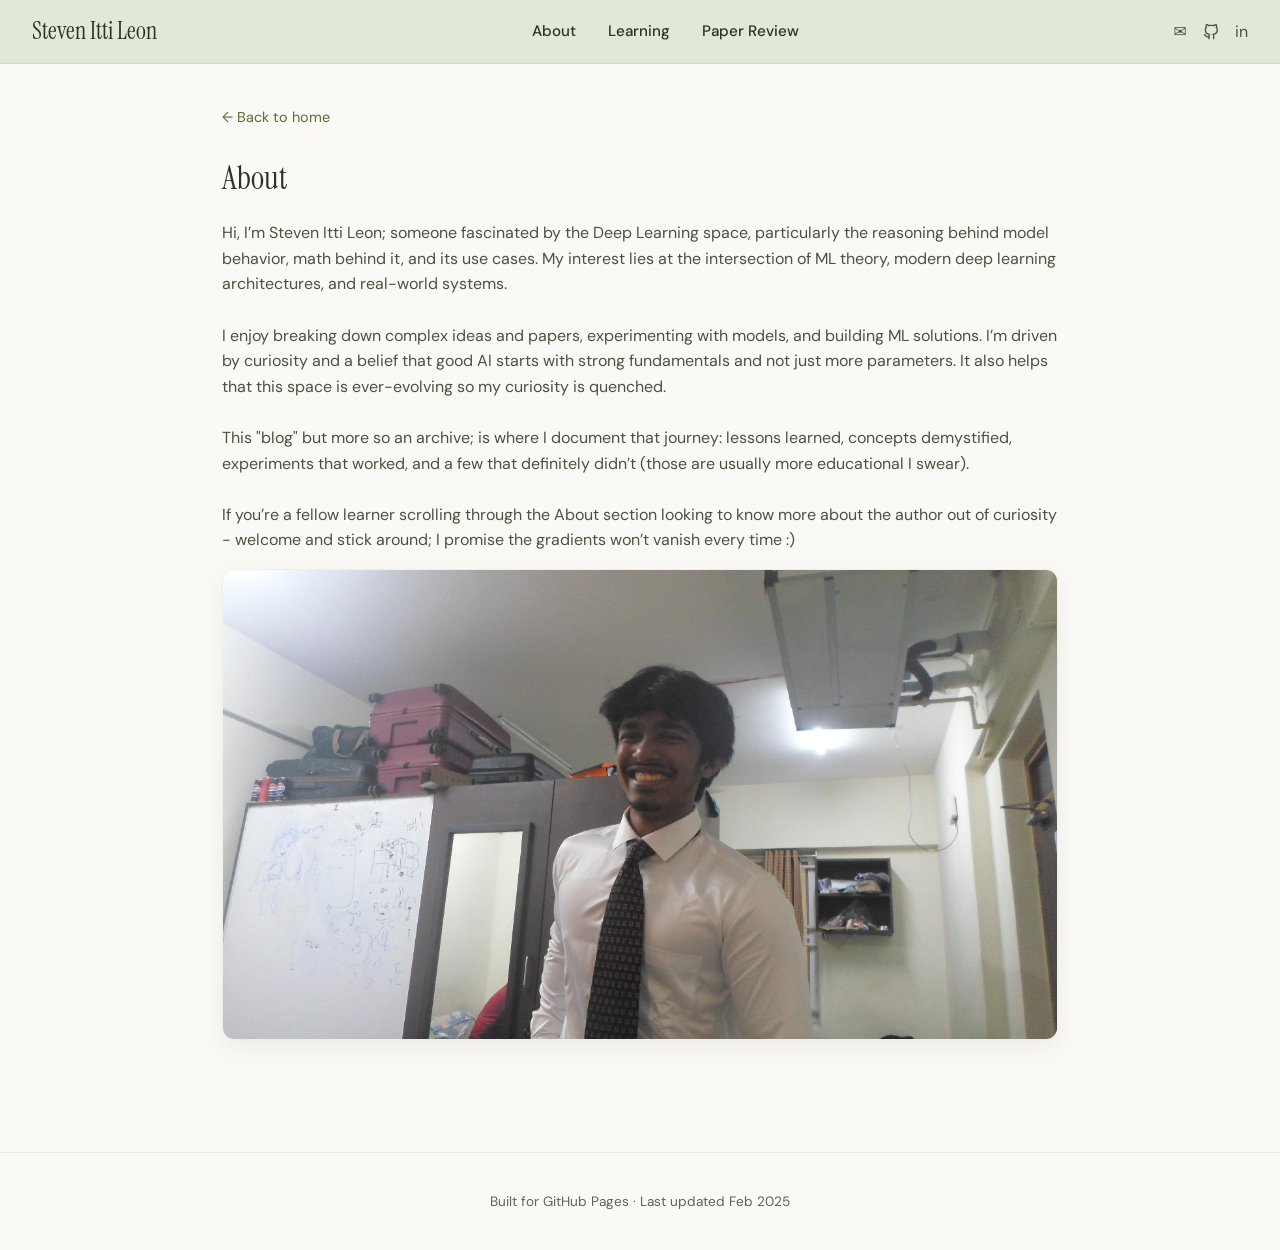
==== about/index.html @ d9d434f8 "New commit" ====
<!DOCTYPE html>
<html lang="en">
<head>
    <meta charset="UTF-8">
    <meta name="viewport" content="width=device-width, initial-scale=1.0">
    <title>About</title>
    <link rel="stylesheet" href="../css/style.css">
    <link rel="preconnect" href="https://fonts.googleapis.com">
    <link rel="preconnect" href="https://fonts.gstatic.com" crossorigin>
    <link href="https://fonts.googleapis.com/css2?family=DM+Sans:ital,opsz,wght@0,9..40,400;0,9..40,500;0,9..40,600;0,9..40,700;1,9..40,400&family=Instrument+Serif:ital@0;1&display=swap" rel="stylesheet">
</head>
<body>
    <header class="site-header">
        <a href="../index.html" class="site-title">Steven Itti Leon</a>   
        <nav class="main-nav">
            <a href="../about/index.html">About</a>
            <a href="../learning/index.html">Learning</a>
            <a href="../paper-reviews/index.html">Paper Review</a>
        </nav>
        <div class="header-social">
            <a href="mailto:stevenittileon@gmail.com" aria-label="Email">✉</a>
            <a href="https://github.com/stevenittileon" aria-label="GitHub" class="github-icon-link">
                <svg stroke-linejoin="round" stroke-linecap="round" stroke-width="2" stroke="currentColor" fill="none" viewBox="0 0 24 24" class="github-icon"><path d="M9 19c-5 1.5-5-2.5-7-3m14 6v-3.87a3.37 3.37 0 0 0-.94-2.61c3.14-.35 6.44-1.54 6.44-7A5.44 5.44 0 0 0 20 4.77 5.07 5.07 0 0 0 19.91 1S18.73.65 16 2.48a13.38 13.38 0 0 0-7 0C6.27.65 5.09 1 5.09 1A5.07 5.07 0 0 0 5 4.77a5.44 5.44 0 0 0-1.5 3.78c0 5.42 3.3 6.61 6.44 7A3.37 3.37 0 0 0 9 18.13V22"></path></svg>
            </a>
            <a href="https://linkedin.com/in/steven-itti-leon/" aria-label="LinkedIn">in</a>
        </div>
    </header>

    <main class="main-content">
        <a href="../index.html" class="back-link">← Back to home</a>
        <article class="page-content">
            <h1>About</h1>
            <p>
                Hi, I’m Steven Itti Leon; someone fascinated by the Deep Learning space, particularly the 
                reasoning behind model behavior, math behind it, and its use cases. 
                My interest lies at the intersection of ML theory, modern deep learning architectures, and real-world systems.<br><br>

                I enjoy breaking down complex ideas and papers, experimenting with models, and building ML 
                solutions. I’m driven by curiosity and a belief that good AI starts with strong fundamentals
                and not just more parameters. It also helps that this space is ever-evolving so my curiosity is quenched.<br><br>

                This "blog" but more so an archive; is where I document that journey: 
                lessons learned, concepts demystified, experiments that worked, and a few that definitely didn’t 
                (those are usually more educational I swear). 
                <br><br>
                If you’re a fellow learner scrolling through the About section looking to know more about the author out of curiosity - welcome and stick around; I promise the gradients won’t vanish every time :)
            </p>
            <img src="..\just random images\about_image.jpeg" alt=" This me :)" title=" This me :)" class="main-image center">

        </article>
    </main>

    <footer class="site-footer">
        <p>Built for GitHub Pages · Last updated Feb 2025</p>
    </footer>
</body>
</html>
---- css/style.css ----
:root {
    /* Colors — wheat & olive palette */
    --bg-main: #fbf9f5;
    --bg-header: #e2e8d8;
    --text-primary: #2d3126;
    --text-secondary: #4a5240;
    --text-muted: #5c6450;
    --accent-blue: #5a6b3c;
    --accent-green: #6a7b4c;
    --link-color: #5a6b3c;
    --link-hover: #4a5a30;
    --card-bg: rgba(255, 255, 255, 0.65);
    --border-color: rgba(0, 0, 0, 0.06);
    
    /* Typography */
    --font-sans: 'DM Sans', system-ui, sans-serif;
    --font-serif: 'Instrument Serif', Georgia, serif;
    
    /* Spacing */
    --header-height: 64px;
    --content-max: 900px;
    --grid-gap: 2rem;
}

*, *::before, *::after {
    box-sizing: border-box;
}

html {
    font-size: 16px;
    scroll-behavior: smooth;
}

body {
    margin: 0;
    font-family: var(--font-sans);
    font-weight: 400;
    line-height: 1.6;
    color: var(--text-primary);
    background-color: var(--bg-main);
    min-height: 100vh;
    position: relative;
    overflow-x: hidden;
}

/* Header — Neel Nanda style */
.site-header {
    position: sticky;
    top: 0;
    z-index: 100;
    display: flex;
    align-items: center;
    justify-content: space-between;
    padding: 0 2rem;
    height: var(--header-height);
    background: var(--bg-header);
    border-bottom: 1px solid var(--border-color);
}

.site-title {
    font-family: var(--font-serif);
    font-size: 1.5rem;
    font-weight: 400;
    color: var(--text-primary);
    text-decoration: none;
}

.site-title:hover {
    color: var(--link-hover);
}

.main-nav {
    display: flex;
    gap: 2rem;
}

.main-nav a {
    color: var(--text-primary);
    text-decoration: none;
    font-size: 0.95rem;
    font-weight: 500;
}

.main-nav a:hover,
.main-nav a.active {
    color: var(--link-color);
    text-decoration: underline;
}

.header-social {
    display: flex;
    gap: 1rem;
    font-size: 1rem;
}

.header-social a {
    color: var(--text-secondary);
    text-decoration: none;
}

.header-social a:hover {
    color: var(--link-color);
}

/* GitHub icon */
.github-icon-link {
    display: inline-flex;
    align-items: center;
    justify-content: center;
    color: var(--text-secondary);
}

.github-icon {
    width: 1rem;
    height: 1rem;
}

/* Main content */
.main-content {
    position: relative;
    z-index: 1;
    max-width: var(--content-max);
    margin: 0 auto;
    padding: 2.5rem 2rem 4rem;
}

/* Intro section — Jyo Pari style */
.intro-section {
    margin-bottom: 3rem;
}

.intro-text {
    font-size: 1.1rem;
    color: var(--text-secondary);
    max-width: 36em;
    margin: 0 0 0.5rem;
}

.intro-contact {
    font-size: 0.9rem;
    color: var(--text-muted);
}

.intro-contact a {
    color: var(--link-color);
    text-decoration: none;
}

/* Section headings */
.section-heading {
    font-family: var(--font-serif);
    font-size: 1.4rem;
    font-weight: 400;
    color: var(--accent-blue);
    margin: 0 0 1.5rem;
}

/* Posts grid — Neel Nanda 3-column style */
.posts-section {
    margin-bottom: 3rem;
}

.posts-grid {
    display: grid;
    grid-template-columns: repeat(auto-fit, minmax(260px, 1fr));
    gap: var(--grid-gap);
}

.post-card {
    background: var(--card-bg);
    padding: 1.5rem;
    border-radius: 8px;
    border: 1px solid var(--border-color);
}

.post-date {
    display: block;
    font-size: 0.85rem;
    color: var(--text-muted);
    margin-bottom: 0.5rem;
}

.post-title {
    font-family: var(--font-serif);
    font-size: 1.2rem;
    font-weight: 400;
    line-height: 1.35;
    margin: 0 0 0.75rem;
}

.post-title a {
    color: var(--text-primary);
    text-decoration: none;
}

.post-title a:hover {
    color: var(--link-color);
}

.post-excerpt {
    font-size: 0.95rem;
    color: var(--text-secondary);
    margin: 0 0 1rem;
}

.read-more {
    font-size: 0.9rem;
    color: var(--link-color);
    text-decoration: none;
}

.read-more:hover {
    text-decoration: underline;
}

/* Sections list — Jyo Pari style */
.sections-overview {
    margin-top: 3rem;
}

.sections-list {
    display: flex;
    flex-direction: column;
    gap: 0.75rem;
}

.section-item {
    display: flex;
    align-items: baseline;
    gap: 0.5rem;
    flex-wrap: wrap;
}

.section-bullet {
    color: var(--accent-blue);
    font-weight: 600;
}

.section-item a {
    color: var(--text-primary);
    text-decoration: none;
    flex: 1;
    min-width: 0;
}

.section-item a:hover {
    color: var(--link-color);
}

.section-tag {
    color: var(--accent-blue);
    font-size: 0.9rem;
}

.section-date {
    font-size: 0.85rem;
    color: var(--text-muted);
}

/* Footer */
.site-footer {
    text-align: center;
    padding: 1.5rem 2rem;
    font-size: 0.85rem;
    color: var(--text-muted);
    border-top: 1px solid var(--border-color);
}

/* Page layout for section pages */
.page-content {
    margin-bottom: 3rem;
}

.page-content h1 {
    font-family: var(--font-serif);
    font-size: 2rem;
    font-weight: 400;
    margin: 0 0 1rem;
}

.page-content h2 {
    font-size: 1.2rem;
    color: var(--accent-blue);
    margin: 2rem 0 0.75rem;
}

.page-content p {
    color: var(--text-secondary);
}

/* Breadcrumb / back link */
.back-link {
    display: inline-block;
    margin-bottom: 1.5rem;
    font-size: 0.9rem;
    color: var(--link-color);
    text-decoration: none;
}

.back-link:hover {
    text-decoration: underline;
}

/* Responsive */
@media (max-width: 700px) {
    .site-header {
        flex-wrap: wrap;
        padding: 1rem;
        height: auto;
        min-height: var(--header-height);
    }
    
    .main-nav {
        order: 3;
        width: 100%;
        margin-top: 0.5rem;
        gap: 1.25rem;
    }
    
    .posts-grid {
        grid-template-columns: 1fr;
    }
}


/* Main content image */
.main-image {
    display: block;
    max-width: 840px;        
    width: 100%;
    height: auto;
    margin: 0 0 2rem 0;    
    border-radius: 12px;
    background: var(--card-bg);
    border: 1px solid var(--border-color);
    box-shadow: 0 8px 24px rgba(0, 0, 0, 0.06);
}

/* Optional centered variant */
.main-image.center {
    margin-left: auto;
    margin-right: auto;
}

/* Slight hover polish (very subtle) */
.main-image:hover {
    transform: translateY(-2px);
    box-shadow: 0 10px 28px rgba(0, 0, 0, 0.08);
}
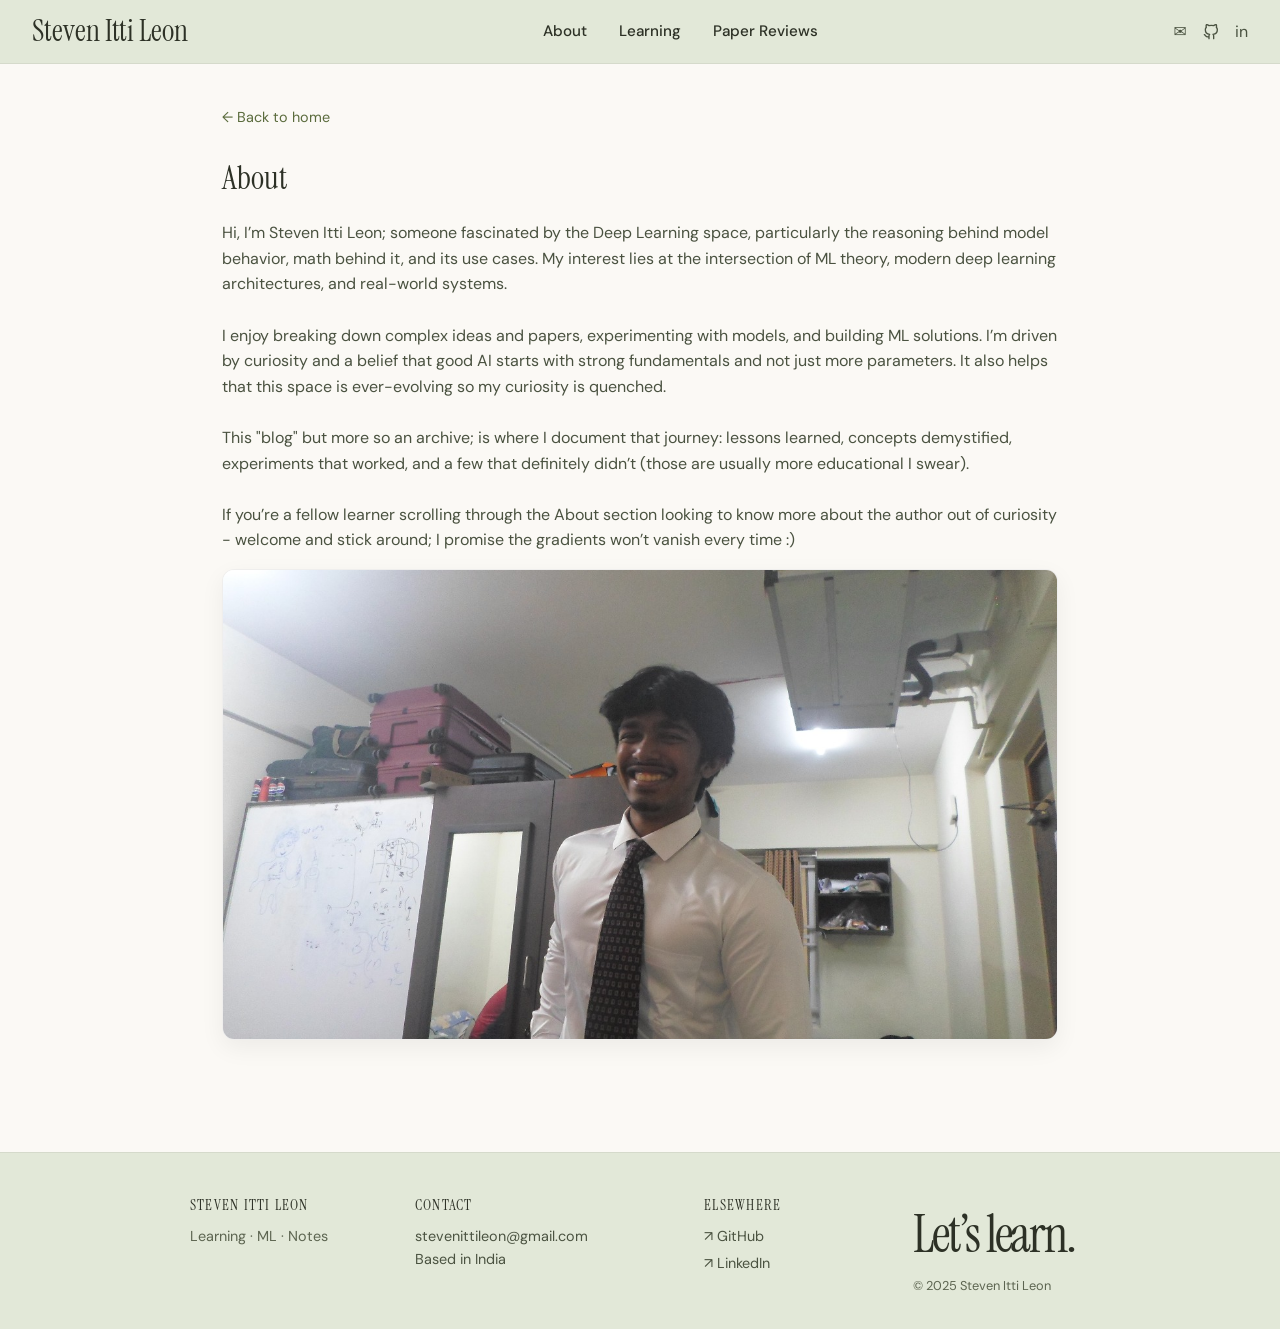
==== commit a446c176: "cleaning up" ====
--- a/about/index.html
+++ b/about/index.html
@@ -15,7 +15,7 @@
         <nav class="main-nav">
             <a href="../about/index.html">About</a>
             <a href="../learning/index.html">Learning</a>
-            <a href="../paper-reviews/index.html">Paper Review</a>
+            <a href="../paper-reviews/index.html">Paper Reviews</a>
         </nav>
         <div class="header-social">
             <a href="mailto:stevenittileon@gmail.com" aria-label="Email">✉</a>
@@ -51,7 +51,45 @@
     </main>
 
     <footer class="site-footer">
-        <p>Built for GitHub Pages · Last updated Feb 2025</p>
+    <div class="footer-inner">
+        <div class="footer-top">
+            <div class="footer-col footer-brand">
+                <span class="footer-label">Steven Itti Leon</span>
+                <span class="footer-sub">Learning · ML · Notes</span>
+            </div>
+
+            <div class="footer-col footer-contact">
+                <span class="footer-label">Contact</span>
+                <p class="footer-text">
+                <a href="mailto:stevenittileon@gmail.com">stevenittileon@gmail.com</a><br>
+                Based in India
+                </p>
+            </div>
+
+            <div class="footer-col footer-links">
+                <span class="footer-label">Elsewhere</span>
+                <ul class="footer-link-list">
+                <li><a href="https://github.com/stevenittileon" target="_blank">↗ GitHub</a></li>
+                <li><a href="https://www.linkedin.com/in/steven-itti-leon/" target="_blank">↗ LinkedIn</a></li>
+                </ul>
+            </div>
+
+            <div class="footer-col footer-links">
+            <h2 class="footer-big-heading">Let’s learn.</h2>
+            <div class="footer-meta">
+                <span>© 2025 Steven Itti Leon</span>
+            </div>
+            </div>
+        </div>
+
+        <!-- <div class="footer-bottom">
+            <h2 class="footer-big-heading">Let’s learn.</h2>
+            <div class="footer-meta">
+                <span>© 2025 Steven Itti Leon</span>
+                <span>Built for GitHub Pages</span>
+            </div>
+        </div> -->
+    </div>
     </footer>
 </body>
 </html>
--- a/css/style.css
+++ b/css/style.css
@@ -31,7 +31,7 @@
     scroll-behavior: smooth;
 }
 
-body {
+/* body {
     margin: 0;
     font-family: var(--font-sans);
     font-weight: 400;
@@ -41,9 +41,28 @@
     min-height: 100vh;
     position: relative;
     overflow-x: hidden;
-}
-
-/* Header — Neel Nanda style */
+} */
+
+body {
+    margin: 0;
+    font-family: var(--font-sans);
+    font-weight: 400;
+    line-height: 1.6;
+    color: var(--text-primary);
+    background-color: var(--bg-main);
+    
+    min-height: 100vh;
+
+    display: flex;              /* ADD */
+    flex-direction: column;     /* ADD */
+
+    overflow-x: hidden;
+}
+
+.main-content {
+    flex: 1;   /* ADD THIS */
+}
+
 .site-header {
     position: sticky;
     top: 0;
@@ -59,7 +78,7 @@
 
 .site-title {
     font-family: var(--font-serif);
-    font-size: 1.5rem;
+    font-size: 1.85rem;
     font-weight: 400;
     color: var(--text-primary);
     text-decoration: none;
@@ -68,6 +87,7 @@
 .site-title:hover {
     color: var(--link-hover);
 }
+
 
 .main-nav {
     display: flex;
@@ -124,7 +144,7 @@
     padding: 2.5rem 2rem 4rem;
 }
 
-/* Intro section — Jyo Pari style */
+/* Intro section */
 .intro-section {
     margin-bottom: 3rem;
 }
@@ -155,7 +175,7 @@
     margin: 0 0 1.5rem;
 }
 
-/* Posts grid — Neel Nanda 3-column style */
+/* Posts grid  */
 .posts-section {
     margin-bottom: 3rem;
 }
@@ -213,7 +233,7 @@
     text-decoration: underline;
 }
 
-/* Sections list — Jyo Pari style */
+/* Sections list  */
 .sections-overview {
     margin-top: 3rem;
 }
@@ -259,11 +279,169 @@
 
 /* Footer */
 .site-footer {
-    text-align: center;
-    padding: 1.5rem 2rem;
-    font-size: 0.85rem;
-    color: var(--text-muted);
+    background: #e2e8d8; /* same sage header tone */
     border-top: 1px solid var(--border-color);
+    padding: 2.5rem 2rem 2rem;
+    font-size: 0.9rem;
+    color: var(--text-secondary);
+}
+
+.footer-inner {
+    max-width: var(--content-max);
+    margin: 0 auto;
+}
+
+.footer-top {
+    display: grid;
+    grid-template-columns: minmax(0, 1.2fr) minmax(0, 1.6fr) minmax(0, 1.1fr) minmax(0, 1.1fr);
+    gap: 2rem;
+    align-items: flex-start;
+}
+
+.footer-col {
+    min-width: 0;
+}
+
+.footer-label {
+    display: block;
+    font-family: var(--font-serif);
+    font-size: 0.95rem;
+    letter-spacing: 0.08em;
+    text-transform: uppercase;
+    color: var(--text-primary);
+    margin-bottom: 0.5rem;
+}
+
+.footer-sub {
+    display: block;
+    font-size: 0.9rem;
+    color: var(--text-muted);
+}
+
+.footer-text {
+    margin: 0.25rem 0 0.75rem;
+    color: var(--text-secondary);
+}
+
+.footer-text a {
+    color: var(--text-secondary);
+    text-decoration: none;
+}
+
+.footer-text a:hover {
+    color: var(--link-color);
+    text-decoration: underline;
+}
+
+/* Newsletter input style (non-functional placeholder) */
+.footer-input-row {
+    position: relative;
+    display: flex;
+    align-items: center;
+    border-bottom: 1px solid var(--border-color);
+    padding-bottom: 0.35rem;
+    margin-top: 0.5rem;
+    max-width: 260px;
+}
+
+.footer-input-row input {
+    border: none;
+    outline: none;
+    background: transparent;
+    flex: 1;
+    font-family: var(--font-sans);
+    font-size: 0.9rem;
+    color: var(--text-primary);
+}
+
+.footer-input-row input::placeholder {
+    color: var(--text-muted);
+}
+
+.footer-input-row input:disabled {
+    cursor: not-allowed;
+}
+
+.footer-input-arrow {
+    font-size: 0.9rem;
+    color: var(--text-muted);
+}
+
+.footer-note {
+    margin: 0.4rem 0 0;
+    font-size: 0.8rem;
+    color: var(--text-muted);
+}
+
+/* Footer links */
+.footer-link-list {
+    list-style: none;
+    padding: 0;
+    margin: 0.25rem 0 0;
+}
+
+.footer-link-list li {
+    margin-bottom: 0.25rem;
+}
+
+.footer-link-list a {
+    color: var(--text-secondary);
+    text-decoration: none;
+}
+
+.footer-link-list a:hover {
+    color: var(--link-color);
+    text-decoration: underline;
+}
+
+/* Bottom section with big serif text */
+.footer-bottom {
+    margin-top: 3rem;
+    border-top: 1px solid var(--border-color);
+    padding-top: 1.75rem;
+    display: flex;
+    flex-direction: column;
+    gap: 0.75rem;
+}
+
+.footer-big-heading {
+    font-family: var(--font-serif);
+    font-size: 3.25rem;
+    font-weight: 400;
+    letter-spacing: -0.04em;
+    color: var(--text-primary);
+    margin: 0;
+}
+
+.footer-meta {
+    display: flex;
+    flex-wrap: wrap;
+    gap: 1.5rem;
+    font-size: 0.8rem;
+    color: var(--text-muted);
+}
+
+/* Responsive */
+@media (max-width: 900px) {
+    .footer-top {
+        grid-template-columns: 1fr 1fr;
+        row-gap: 2.5rem;
+    }
+}
+
+@media (max-width: 600px) {
+    .site-footer {
+        padding: 2rem 1.5rem 1.75rem;
+    }
+    .footer-top {
+        grid-template-columns: 1fr;
+    }
+    .footer-bottom {
+        margin-top: 2.25rem;
+    }
+    .footer-big-heading {
+        font-size: 2.4rem;
+    }
 }
 
 /* Page layout for section pages */
